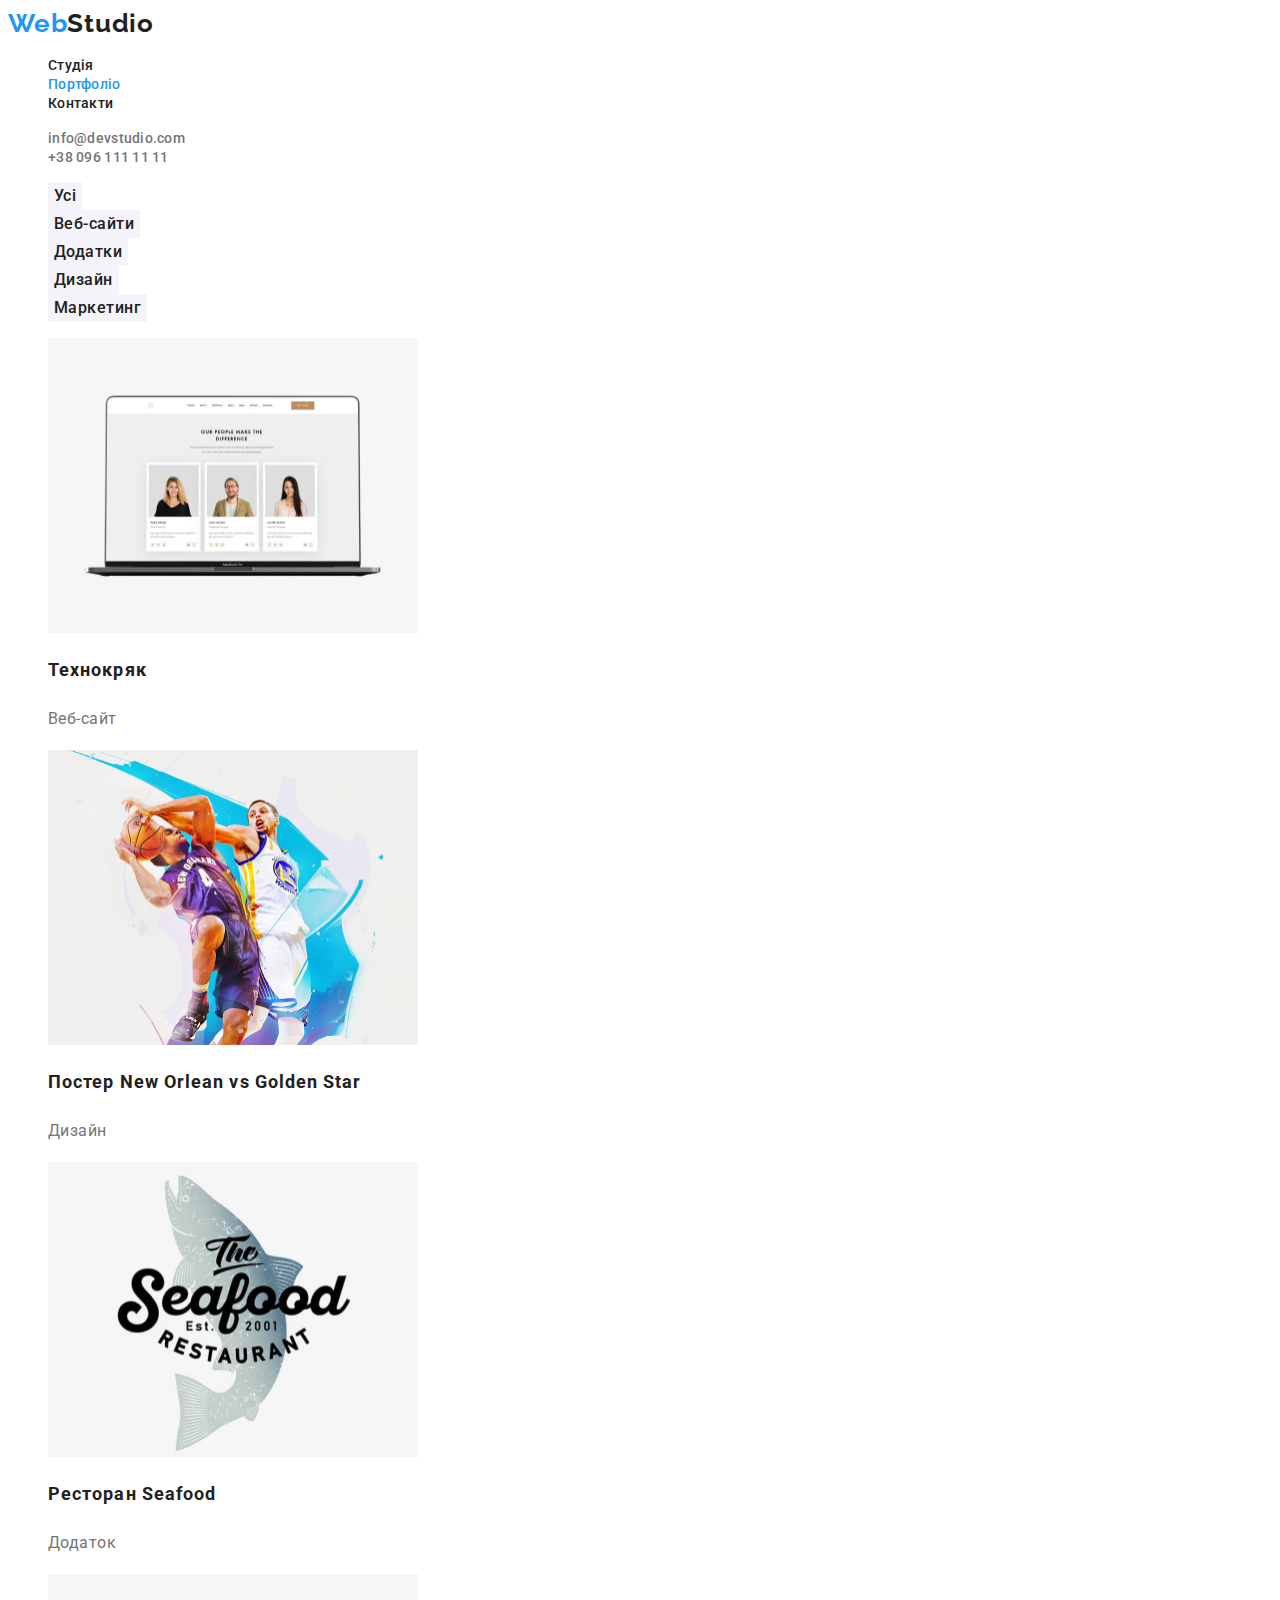
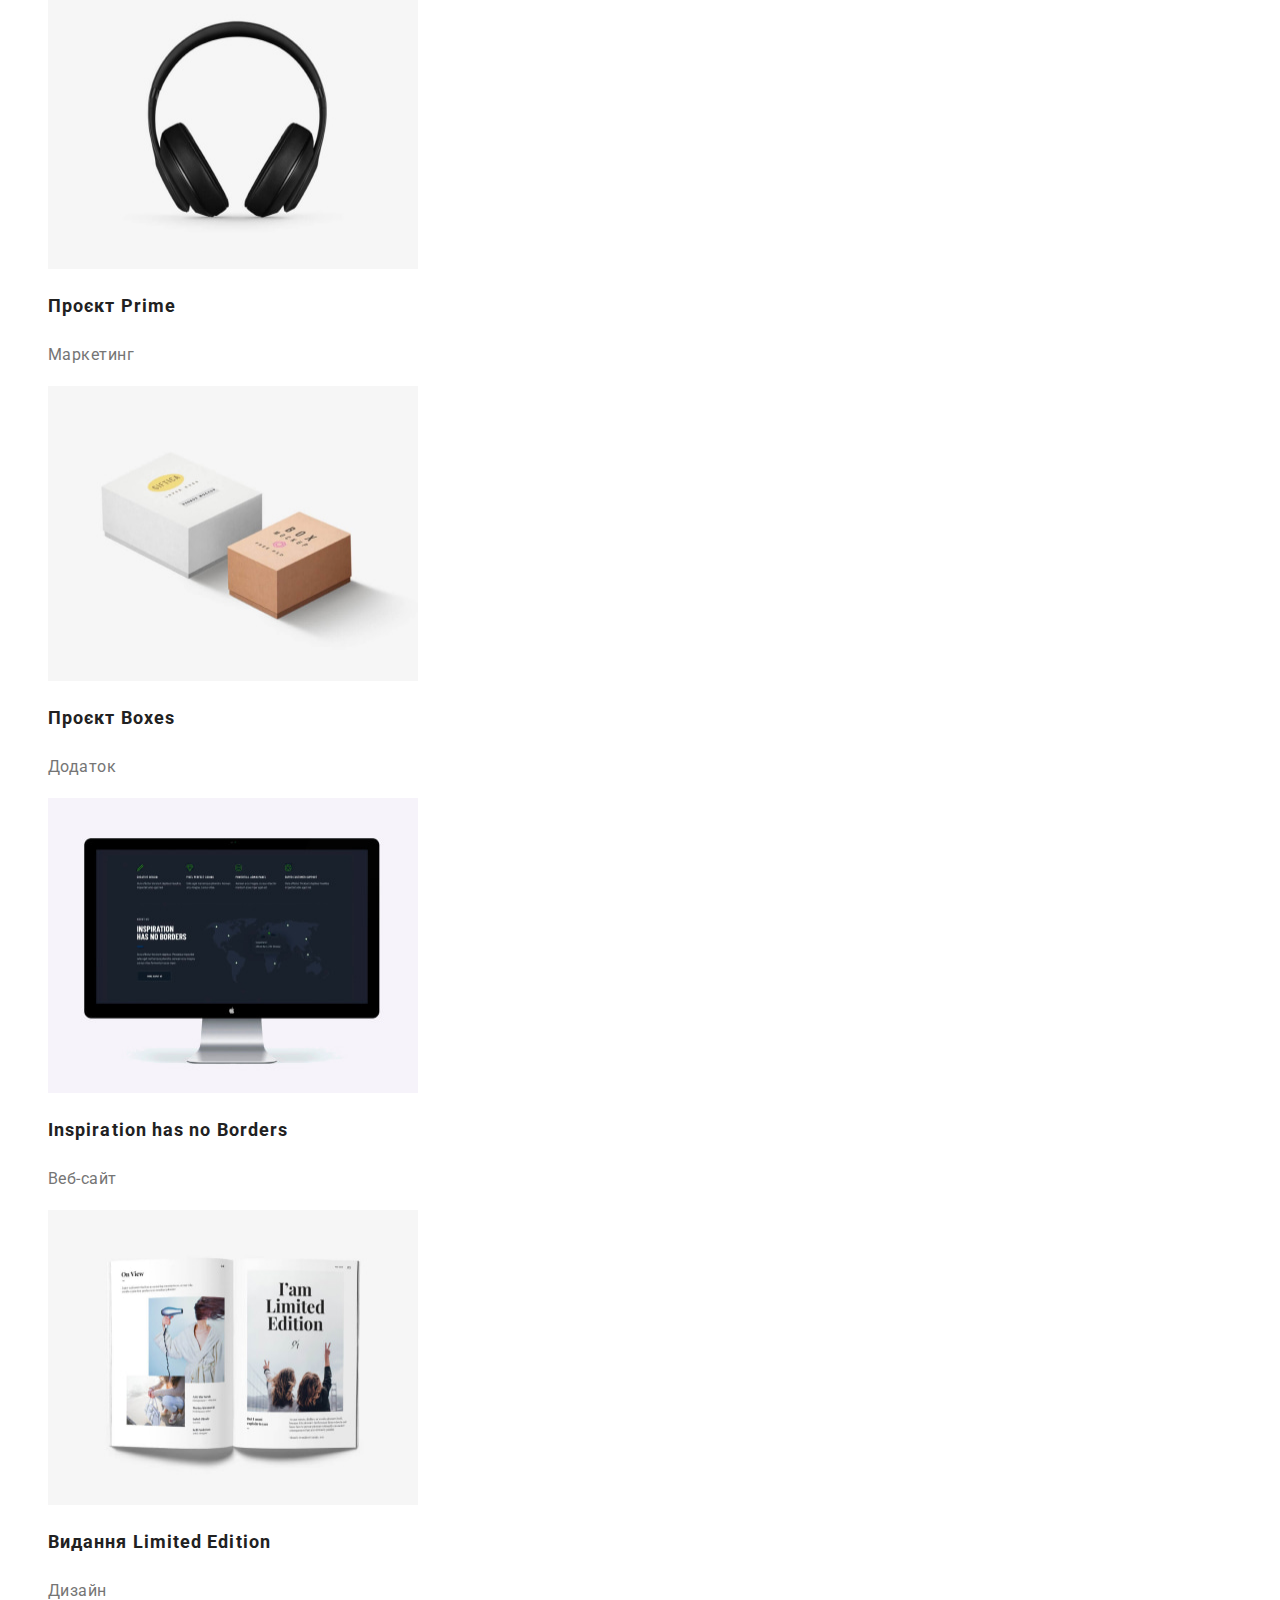
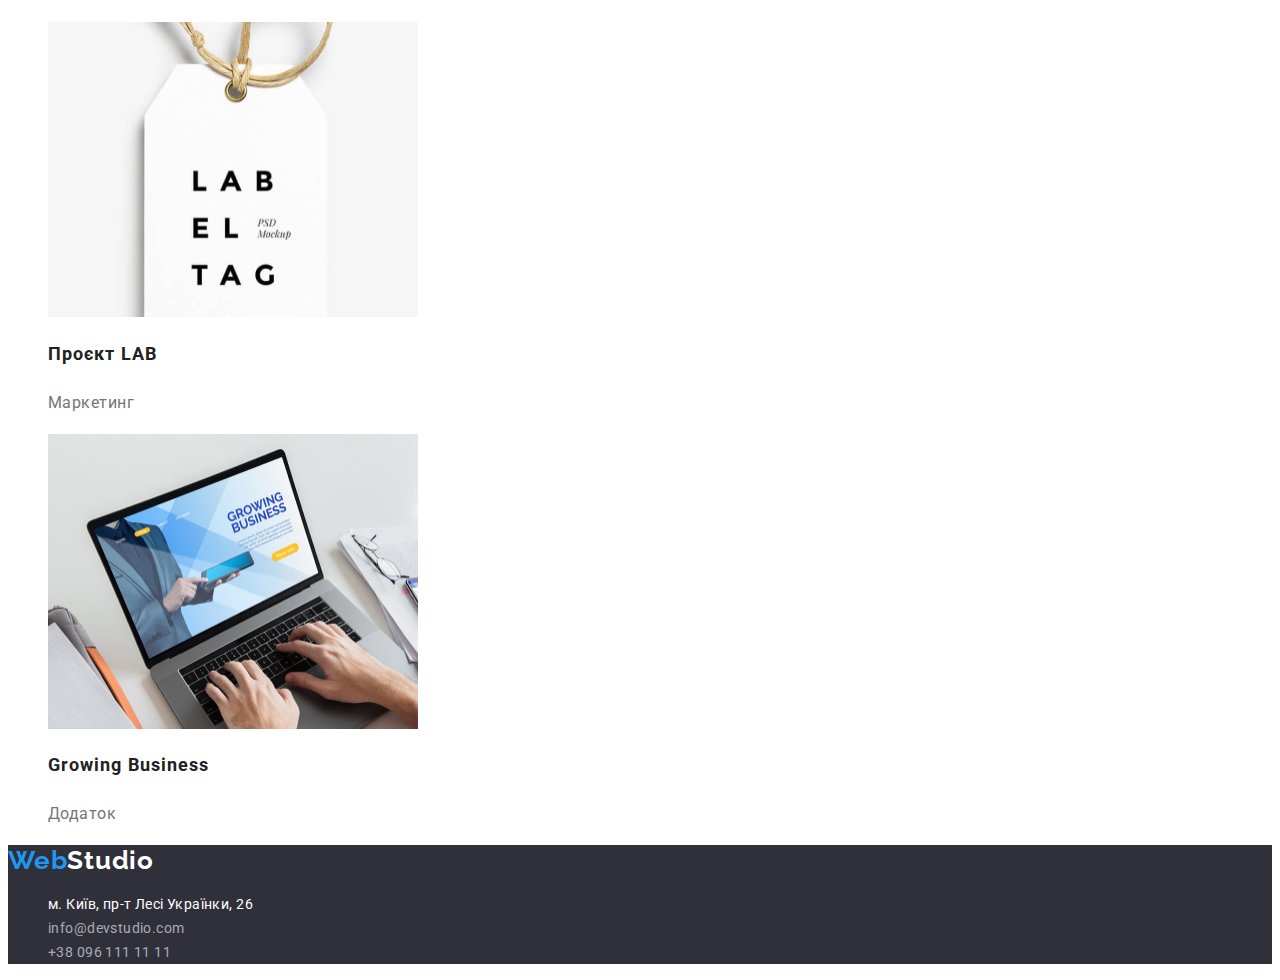
==== portfolio.html @ e9c380aa "Initial commit" ====
<!DOCTYPE html>
<html lang="uk">
<head>
    <meta charset="UTF-8"/>
    <meta http-equiv="X-UA-Compatible" content="IE=edge"/>
    <meta name="viewport" content="width=device-width, initial-scale=1.0"/>
    <title>Document</title>
    <link rel="preconnect" href="https://fonts.googleapis.com">
    <link rel="preconnect" href="https://fonts.gstatic.com" crossorigin>
    <link href="https://fonts.googleapis.com/css2?family=Raleway:wght@700&family=Roboto:wght@400;500;700;900&display=swap" rel="stylesheet">
    <link rel="stylesheet" href="./css/styles.css"/>
</head>
<body>
  <header class="header">
    <nav class="main-nav">
      <a class="body-logo" href="./index.html"> <span class="body-logo-web">Web</span>Studio</a>
      <ul class="list"> 
        <li class="list-item">
          <a class="link" href="./index.html">Студія</a>
        </li>
        <li class="list-item">
          <a class="current" href="./portfolio.html">Портфоліо</a>
        </li>
        <li class="list-item">
          <a class="link" href="">Контакти</a>
        </li>
      </ul>
    </nav>
    <ul class="list">
      <li class="list-item">
        <a class="mail" href="mailto:info@devstudio.com">info@devstudio.com</a>
      </li>
      <li class="list-item">
        <a class="tel" href="tel:+380961111111">+38 096 111 11 11</a>
      </li>
    </ul>
  </header>
      <main>
        <!--Projects sections-->
        <section class="section">
        <h1 class="visually-hidden">Projects</h1>
        <!--Filters-->
        <ul class="list">
          <li class="list-item">
              <button class="btn" type="button">Усі</button>
          </li>
          <li class="list-item">
              <button class="btn" type="button">Веб-сайти</button>
          </li>
          <li class="list-item">
              <button class="btn" type="button">Додатки</button>
          </li>
          <li class="list-item">
              <button class="btn" type="button">Дизайн</button>
          </li>
          <li class="list-item">
              <button class="btn" type="button">Маркетинг</button>
          </li>
      </ul> 
        <ul class="list">
<li class="list-item">
  <a class="projects-class" href="">
    <img src="./images/Projects/project-1.jpg" alt="Сайт Технокряк" class="img" height="295" width="370">
    <h2 class="projects-title">Технокряк</h2>
    <p class="projects-undertitle">Веб-сайт</p>
   </a>
</li>
<li class="list-item">
  <a class="projects-class" href="">
    <img src="./images/Projects/project-2.jpg" alt="Постер New Orlean vs Golden Star" class="img" height="295" width="370">
    <h2 class="projects-title">Постер New Orlean vs Golden Star</h2>
    <p class="projects-undertitle">Дизайн</p>
  </a>
</li>
<li class="list-item">
  <a class="projects-class" href="">
    <img src="./images/Projects/project-3.jpg" alt="Додаток Ресторан Seafood" class="img" height="295" width="370">
    <h2 class="projects-title">Ресторан Seafood</h2>
    <p class="projects-undertitle">Додаток</p>
  </a>
</li>
<li class="list-item">
  <a class="projects-class" href="">
    <img src="./images/Projects/project-4.jpg" alt="Проєкт Prime" class="img" height="295" width="370">
    <h2 class="projects-title">Проєкт Prime</h2>
    <p class="projects-undertitle">Маркетинг</p>
  </a>
</li>
<li class="list-item">
  <a class="projects-class" href="">
    <img src="./images/Projects/project-5.jpg" alt="Додаток проєкта Boxes" class="img" height="295" width="370">
    <h2 class="projects-title">Проєкт Boxes</h2>
    <p class="projects-undertitle">Додаток</p>
  </a>
</li>
<li class="list-item">
  <a class="projects-class" href="">
    <img src="./images/Projects/project-6.jpg" alt="Веб-сайт Inspiration has no Borders" class="img" height="295" width="370">
    <h2 class="projects-title">Inspiration has no Borders</h2>
    <p class="projects-undertitle">Веб-сайт</p>
  </a>
</li>
<li class="list-item">
  <a class="projects-class" href="">
    <img src="./images/Projects/project-7.jpg" alt="Дизайн Видання Limited Edition" class="img" height="295" width="370">
    <h2 class="projects-title">Видання Limited Edition</h2>
    <p class="projects-undertitle">Дизайн</p>
  </a>
</li>
<li class="list-item">
  <a class="projects-class" href="">
    <img src="./images/Projects/project-8.jpg" alt="Проєкт LAB" class="img" height="295" width="370">
    <h2 class="projects-title">Проєкт LAB</h2>
    <p class="projects-undertitle">Маркетинг</p>
  </a>
</li>
<li class="list-item">
  <a class="projects-class" href="">
    <img src="./images/Projects/project-9.jpg" alt="Додаток Growing Business" class="img" height="295" width="370">
    <h2 class="projects-title">Growing Business</h2>
    <p class="projects-undertitle">Додаток</p>
  </a>
</li>
        </ul>
        </section>
      </main>
      <footer class="footer">
        <a class="footer-logo" href="./index.html"> <span class="logo-web">Web</span>Studio</a>
        <address>
        <ul class="footer-list">
          <li class="footer-list-item">
            <a class="link footer-link" href="https://goo.gl/maps/CPtrU1FHBa2aNyZL9" target="_blank" rel="noopener noreferrer"><span class="footor-adress">м. Київ, пр-т Лесі Українки, 26</span></a>
          </li>
          <li class="footer-list-item">
            <a class="link footer-link" href="mailto:info@devstudio.com">info@devstudio.com</a>
          </li>
          <li class="footer-list-item">
            <a class="link footer-link" href="tel:+380961111111">+38 096 111 11 11</a>
          </li>
        </ul>
      </address>
      </footer>
</body>
</html>
---- css/styles.css ----
:root{
    /*Text colors*/
    --main-txt-cl:#212121;
    --secondary-txt-cl: #757575;
    --light-txt-cl: #FFFFFF;
    --accent-txt-cl: #2196F3;
    /*Background colors*/
    --main-bg-cl:#ffffff;
    --accent-bg-cl:#2196F3;
    /*Fonts*/
    --main-font:"Roboto", sans-serif;
    --secondary-font: "Raleway", sans-serif;
}
body{
    color: var(--main-txt-cl);
    background-color: var(--main-bg-cl);
    font-family: var(--main-font);
    
}
.list{
    list-style: none;
}
.visually-hidden {
    position: absolute;
    width: 1px;
    height: 1px;
    margin: -1px;
    border: 0;
    padding: 0;
    white-space: nowrap;
    clip-path: inset(100%);
    clip: rect(0 0 0 0);
    overflow: hidden;
  }
.link,.body-logo, .footer-logo, .mail,.tel,.current {
    text-decoration: none;
    color: currentColor;
   
}

/*Header*/
    .body-logo{
        font-family: var(--secondary-font);
        font-weight: 700;
        font-size: 26px;
        line-height: calc(31/26);
        letter-spacing: 0.03em;
    }
    .body-logo-web{
        color: var(--accent-txt-cl);
       
}
    .header .link
{
        font-weight: 500;
        font-size: 14px;
        line-height: calc(16/14);
        letter-spacing: 0.02em;
        color: var(--main-txt-cl)
    }
    .header .mail,
    .header .tel
{
        font-weight: 500;
        font-size: 14px;
        line-height: calc(16/14);
        letter-spacing: 0.02em;
        color: var(--secondary-txt-cl)
    }
    .header .link:hover,
    .header .link:focus,
    .mail:hover,
    .mail:focus,
    .tel:hover,
    .tel:focus
{
        font-weight: 500;
        color: var(--accent-txt-cl)}
        .current{
            font-weight: 500;
        font-size: 14px;
        line-height: calc(16/14);
        letter-spacing: 0.02em;
        color: var(--accent-txt-cl);
    
        }
        
    /*Main section*/
    .main-group{
        background-color: #2F303A;
    }
    .main-title {
        font-weight: 900;
        font-size: 44px;
        line-height: calc(60/44);
        text-transform: uppercase;
        color: var(--light-txt-cl);
        background-color: #2F303A;
    }
    .main-btn {
        font-weight: 700;
        font-size: 16px;
        line-height: calc(30/16);
        display: flex;
        align-items: center;
        text-align: center;
        letter-spacing: 0.06em;
        color: var(--light-txt-cl);
        background-color: var(--accent-bg-cl);
        cursor: pointer;
    }
    .main-btn:hover,
    .main-btn:focus {
        background-color: #188ce8;
    }
    /*Features section*/
    .visually-hidden {
        position: absolute;
          white-space: nowrap;
          width: 1px;
          height: 1px;
          overflow: hidden;
          border: 0;
          padding: 0;
          clip: rect(0 0 0 0);
          clip-path: inset(50%);
          margin: -1px;
      } 
      .features-list{
        list-style: none;
      }
    .features-list-item {
        font-weight: 700;
        font-size: 14px;
        line-height: calc(16/14);
        letter-spacing: 0.03em;
        text-transform: uppercase;
    }
    .features-title{
        font-weight: 700;
        font-size: 14px;
        line-height: calc(16/14);
        letter-spacing: 0.03em;
        text-transform: uppercase;
        color: var(--main-txt-cl);
    }
    .features-description {
        font-weight: 400;
        text-transform: none;
        font-size: 14px;
        line-height: calc(24/14);
        letter-spacing: 0.03em;
        color: var(--secondary-txt-cl)
    }
    /*Чим ми займаємося business-section*/
    .title-description {
        font-weight: 700;
        font-size: 36px;
        line-height: calc(42/36);
        text-align: center;
        letter-spacing: 0.03em;
        color: var(--main-txt-cl);
    }
    /*Наша команда team section*/
    .team-section-title{
        font-weight: 500;
        font-size: 16px;
        line-height: calc(19/16);
        text-align: center;
        letter-spacing: 0.03em;  
    }
    .team-section-undertitle {
        font-size: 16px;
        line-height: calc(19/16);
        text-align: center;
        letter-spacing: 0.03em;
        color: var(--secondary-txt-cl)
    }
    /*Footer*/
    .footer{
        background-color: #2F303A;
    }
    .footer-logo{
        font-family:var(--secondary-font);
        font-weight: 700;
        font-size: 26px;
        line-height: 31px;
        letter-spacing: 0.03em;
        color: #FFFFFF;
    }
    .logo-web{
        color: var(--accent-txt-cl);
    }
    .footer-list{
        list-style: none;
    }
    .footer-link{
        text-decoration: none;
        font-size: 14px;
        line-height: calc(24/14);
        letter-spacing: 0.03em;
        color: rgba(255, 255, 255, 0.6);
    }
    .footor-adress:focus
    {
        color:var(--accent-txt-cl);
    }
    .footor-adress:hover
    {
        color: var(--accent-txt-cl);
    }
    .footer-link:hover,
    .footer-link:focus
     {
        color: var(--accent-txt-cl);
    }
    
    address{
    font-style: normal;
}
    .footor-adress{
        color: var(--light-txt-cl);
    }
    .btn{
        font-family: inherit;
        background-color: #F5F4FA;
        cursor: pointer;
        font-weight: 500;
        font-size: 16px;
        line-height: calc(26/16);
        text-align: center;
        letter-spacing: 0.03em;
        color: var(--main-txt-cl);
        border: none;
    }
    .btn:hover,
    .btn:focus{
        color: var(--light-txt-cl);
        background-color: var(--accent-bg-cl);
    }
    
    /*Projects sections*/
    .projects-class {
        text-decoration: none;
    }
    .projects-title {
        font-weight: 700;
        font-size: 18px;
        line-height: calc(36/18);
        letter-spacing: 0.06em;
        color: var(--main-txt-cl);
    }
    .projects-undertitle {
        font-size: 16px;
        line-height: calc(30/16);
        letter-spacing: 0.03em;
        color: var(--secondary-txt-cl);
    }
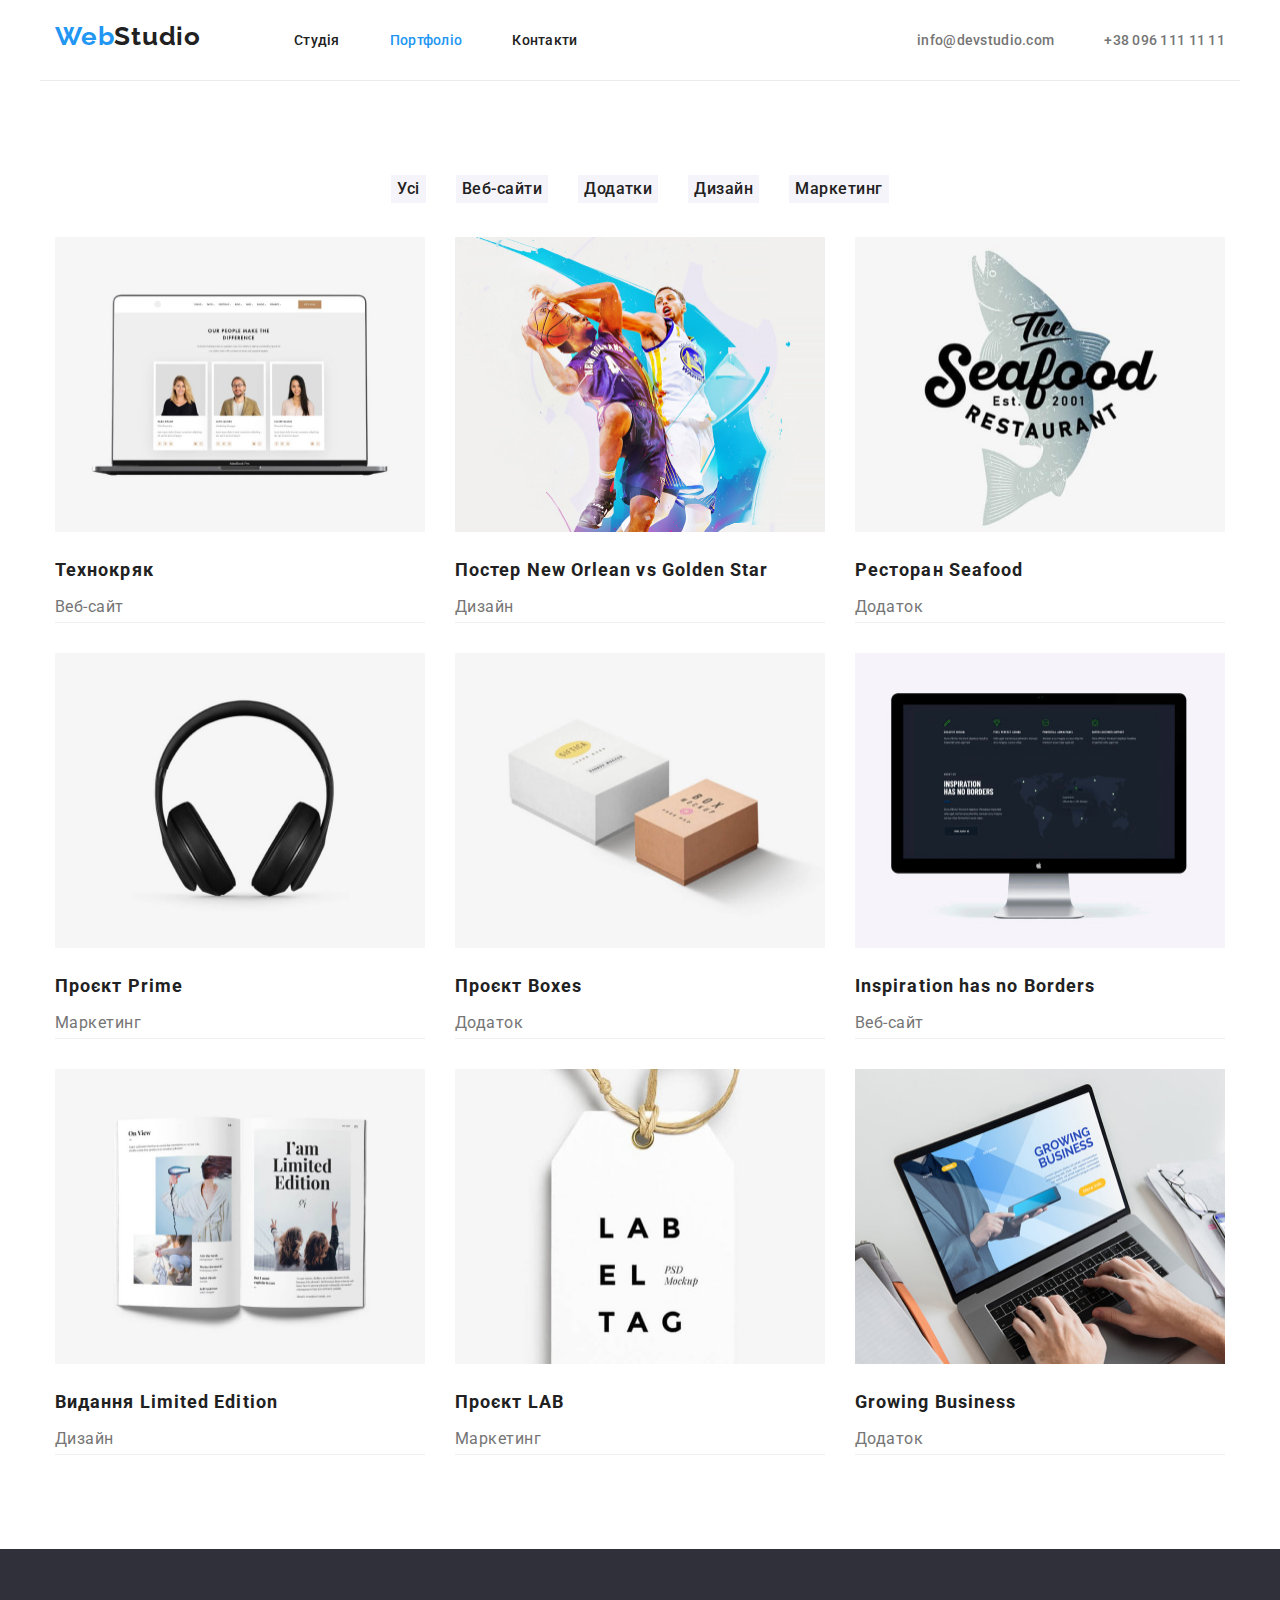
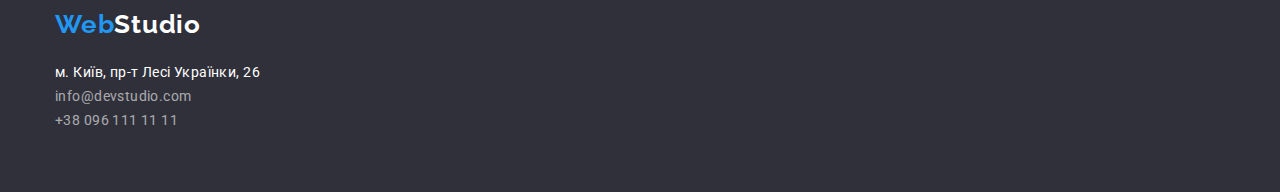
==== commit cadda6c4: "Home work 3" ====
--- a/portfolio.html
+++ b/portfolio.html
@@ -8,137 +8,151 @@
     <link rel="preconnect" href="https://fonts.googleapis.com">
     <link rel="preconnect" href="https://fonts.gstatic.com" crossorigin>
     <link href="https://fonts.googleapis.com/css2?family=Raleway:wght@700&family=Roboto:wght@400;500;700;900&display=swap" rel="stylesheet">
+    <link rel="stylesheet" href="https://cdnjs.cloudflare.com/ajax/libs/modern-normalize/1.1.0/modern-normalize.css" integrity="sha512-Y0MM+V6ymRKN2zStTqzQ227DWhhp4Mzdo6gnlRnuaNCbc+YN/ZH0sBCLTM4M0oSy9c9VKiCvd4Jk44aCLrNS5Q==" crossorigin="anonymous" referrerpolicy="no-referrer" />
     <link rel="stylesheet" href="./css/styles.css"/>
 </head>
 <body>
-  <header class="header">
-    <nav class="main-nav">
-      <a class="body-logo" href="./index.html"> <span class="body-logo-web">Web</span>Studio</a>
-      <ul class="list"> 
+  
+    <header class="header">
+      <div class="container header-container">
+        <nav class="main-nav">
+          <ul class="list header-list-nav">
+            <li class="list-item ">
+              <a class="body-logo" href="./index.html"> <span class="body-logo-web">Web</span>Studio</a>
+            </li>
+            <li class="list-item header-list-item">
+              <a class="link" href="./index.html">Студія</a>
+            </li>
+            <li class="list-item header-list-item">
+              <a class="current" href="./portfolio.html">Портфоліо</a>
+            </li>
+            <li class="list-item header-list-item">
+              <a class="link" href="">Контакти</a>
+            </li>
+          </ul>
+        </nav>
+      <ul class="list header-list">
         <li class="list-item">
-          <a class="link" href="./index.html">Студія</a>
+          <a class="mail" href="mailto:info@devstudio.com">info@devstudio.com</a>
         </li>
         <li class="list-item">
-          <a class="current" href="./portfolio.html">Портфоліо</a>
-        </li>
-        <li class="list-item">
-          <a class="link" href="">Контакти</a>
+          <a class="tel" href="tel:+380961111111">+38 096 111 11 11</a>
         </li>
       </ul>
-    </nav>
-    <ul class="list">
-      <li class="list-item">
-        <a class="mail" href="mailto:info@devstudio.com">info@devstudio.com</a>
-      </li>
-      <li class="list-item">
-        <a class="tel" href="tel:+380961111111">+38 096 111 11 11</a>
-      </li>
-    </ul>
-  </header>
+    </div>
+    </header>
       <main>
         <!--Projects sections-->
-        <section class="section">
+        <section class="section projects-section">
+          <div class="container filters-container">
         <h1 class="visually-hidden">Projects</h1>
         <!--Filters-->
-        <ul class="list">
-          <li class="list-item">
+        <ul class="list projects-list">
+          <li class="list-item projects-lisi-item">
               <button class="btn" type="button">Усі</button>
           </li>
-          <li class="list-item">
+          <li class="list-item projects-lisi-item">
               <button class="btn" type="button">Веб-сайти</button>
           </li>
-          <li class="list-item">
+          <li class="list-item projects-lisi-item">
               <button class="btn" type="button">Додатки</button>
           </li>
-          <li class="list-item">
+          <li class="list-item projects-lisi-item">
               <button class="btn" type="button">Дизайн</button>
           </li>
-          <li class="list-item">
+          <li class="list-item projects-lisi-item">
               <button class="btn" type="button">Маркетинг</button>
           </li>
       </ul> 
-        <ul class="list">
+    </div>
+    <!--cards-->
+    <div class="container cards-container">
+        <ul class="list cards-list">
 <li class="list-item">
   <a class="projects-class" href="">
-    <img src="./images/Projects/project-1.jpg" alt="Сайт Технокряк" class="img" height="295" width="370">
-    <h2 class="projects-title">Технокряк</h2>
+    <img class="img img-cards" src="./images/Projects/project-1.jpg" alt="Сайт Технокряк"  height="295" width="370">
+    <h2 class="projects-title cards-projects-title">Технокряк</h2>
     <p class="projects-undertitle">Веб-сайт</p>
    </a>
 </li>
 <li class="list-item">
   <a class="projects-class" href="">
-    <img src="./images/Projects/project-2.jpg" alt="Постер New Orlean vs Golden Star" class="img" height="295" width="370">
-    <h2 class="projects-title">Постер New Orlean vs Golden Star</h2>
+    <img class="img img-cards" src="./images/Projects/project-2.jpg" alt="Постер New Orlean vs Golden Star"  height="295" width="370">
+    <h2 class="projects-title cards-projects-title">Постер New Orlean vs Golden Star</h2>
     <p class="projects-undertitle">Дизайн</p>
   </a>
 </li>
 <li class="list-item">
   <a class="projects-class" href="">
-    <img src="./images/Projects/project-3.jpg" alt="Додаток Ресторан Seafood" class="img" height="295" width="370">
-    <h2 class="projects-title">Ресторан Seafood</h2>
+    <img class="img img-cards" src="./images/Projects/project-3.jpg" alt="Додаток Ресторан Seafood"  height="295" width="370">
+    <h2 class="projects-title cards-projects-title">Ресторан Seafood</h2>
     <p class="projects-undertitle">Додаток</p>
   </a>
 </li>
 <li class="list-item">
   <a class="projects-class" href="">
-    <img src="./images/Projects/project-4.jpg" alt="Проєкт Prime" class="img" height="295" width="370">
-    <h2 class="projects-title">Проєкт Prime</h2>
+    <img class="img img-cards" src="./images/Projects/project-4.jpg" alt="Проєкт Prime"  height="295" width="370">
+    <h2 class="projects-title cards-projects-title">Проєкт Prime</h2>
     <p class="projects-undertitle">Маркетинг</p>
   </a>
 </li>
 <li class="list-item">
   <a class="projects-class" href="">
-    <img src="./images/Projects/project-5.jpg" alt="Додаток проєкта Boxes" class="img" height="295" width="370">
-    <h2 class="projects-title">Проєкт Boxes</h2>
+    <img class="img img-cards" src="./images/Projects/project-5.jpg" alt="Додаток проєкта Boxes"  height="295" width="370">
+    <h2 class="projects-title cards-projects-title">Проєкт Boxes</h2>
     <p class="projects-undertitle">Додаток</p>
   </a>
 </li>
 <li class="list-item">
   <a class="projects-class" href="">
-    <img src="./images/Projects/project-6.jpg" alt="Веб-сайт Inspiration has no Borders" class="img" height="295" width="370">
-    <h2 class="projects-title">Inspiration has no Borders</h2>
+    <img class="img img-cards" src="./images/Projects/project-6.jpg" alt="Веб-сайт Inspiration has no Borders"  height="295" width="370">
+    <h2 class="projects-title cards-projects-title">Inspiration has no Borders</h2>
     <p class="projects-undertitle">Веб-сайт</p>
   </a>
 </li>
 <li class="list-item">
   <a class="projects-class" href="">
-    <img src="./images/Projects/project-7.jpg" alt="Дизайн Видання Limited Edition" class="img" height="295" width="370">
-    <h2 class="projects-title">Видання Limited Edition</h2>
+    <img class="img img-cards" src="./images/Projects/project-7.jpg" alt="Дизайн Видання Limited Edition"  height="295" width="370">
+    <h2 class="projects-title cards-projects-title">Видання Limited Edition</h2>
     <p class="projects-undertitle">Дизайн</p>
   </a>
 </li>
 <li class="list-item">
   <a class="projects-class" href="">
-    <img src="./images/Projects/project-8.jpg" alt="Проєкт LAB" class="img" height="295" width="370">
-    <h2 class="projects-title">Проєкт LAB</h2>
+    <img class="img img-cards" src="./images/Projects/project-8.jpg" alt="Проєкт LAB"  height="295" width="370">
+    <h2 class="projects-title cards-projects-title">Проєкт LAB</h2>
     <p class="projects-undertitle">Маркетинг</p>
   </a>
 </li>
 <li class="list-item">
   <a class="projects-class" href="">
-    <img src="./images/Projects/project-9.jpg" alt="Додаток Growing Business" class="img" height="295" width="370">
-    <h2 class="projects-title">Growing Business</h2>
+    <img class="img img-cards" src="./images/Projects/project-9.jpg" alt="Додаток Growing Business" height="295" width="370">
+    <h2 class="projects-title cards-projects-title">Growing Business</h2>
     <p class="projects-undertitle">Додаток</p>
   </a>
 </li>
         </ul>
+      </div>
         </section>
       </main>
       <footer class="footer">
-        <a class="footer-logo" href="./index.html"> <span class="logo-web">Web</span>Studio</a>
+        <div class="container container-footer">
+          <a class="footer-logo" href="./index.html"> <span class="logo-web">Web</span>Studio</a>
         <address>
         <ul class="footer-list">
           <li class="footer-list-item">
-            <a class="link footer-link" href="https://goo.gl/maps/CPtrU1FHBa2aNyZL9" target="_blank" rel="noopener noreferrer"><span class="footor-adress">м. Київ, пр-т Лесі Українки, 26</span></a>
+            <a class="footer-link" href="https://goo.gl/maps/CPtrU1FHBa2aNyZL9" target="_blank" rel="noopener noreferrer"><span class="footor-adress">м. Київ, пр-т Лесі Українки, 26</span></a>
           </li>
           <li class="footer-list-item">
-            <a class="link footer-link" href="mailto:info@devstudio.com">info@devstudio.com</a>
+            <a class="footer-link" href="mailto:info@devstudio.com">info@devstudio.com</a>
           </li>
           <li class="footer-list-item">
-            <a class="link footer-link" href="tel:+380961111111">+38 096 111 11 11</a>
+            <a class="footer-link" href="tel:+380961111111">+38 096 111 11 11</a>
           </li>
         </ul>
       </address>
+      </div>
       </footer>
+    
 </body>
 </html>--- a/css/styles.css
+++ b/css/styles.css
@@ -15,6 +15,31 @@
     color: var(--main-txt-cl);
     background-color: var(--main-bg-cl);
     font-family: var(--main-font);
+    
+}
+/*reset*/
+h1,
+h2,
+h3,
+h4,
+h5,
+h6,
+p,
+ul{
+    margin:0;
+}
+img {
+    display: block;
+}
+.section{
+    padding-bottom: 94px;
+}
+.container{
+    width: 1200px;
+    padding-left: 15px;
+    padding-right: 15px;
+    margin-left: auto;
+    margin-right: auto;
     
 }
 .list{
@@ -39,19 +64,65 @@
 }
 
 /*Header*/
-    .body-logo{
+.header-container{
+    display: flex;
+    border-width: 0px 0px 1px 0px;
+    border-style: solid;
+    border-color: #ECECEC;
+}
+.main-nav:not(:first-child){
+    padding-left: 0;
+}
+.main-nav{
+    margin-right: auto;
+}
+.header-list-nav:not(:first-child){
+    padding-left: 0;
+    
+}
+.header-list-nav{
+    display: flex;
+    align-items:baseline;
+    padding-left: 0;
+    
+}
+.header-list:not(:first-child){
+    padding-left: 0;
+}
+
+.header-list{
+    display: flex;
+    gap: 50px;
+    align-items: center;
+}
+.body-logo, .body-logo-web{
+    
+}
+       .body-logo{
         font-family: var(--secondary-font);
         font-weight: 700;
         font-size: 26px;
         line-height: calc(31/26);
         letter-spacing: 0.03em;
+       align-items: center;
+       display: flex;
+       display: inline;
+       justify-content: flex-start;
+       margin-right: 93px;
+    }
+    .header-list-item{
+        margin-right: 50px;
+    }
+    .header-list-item:not(:last-child){
+        margin-right: 50px;
     }
     .body-logo-web{
-        color: var(--accent-txt-cl);
-       
-}
-    .header .link
-{
+        color: var(--accent-txt-cl); 
+        align-items: center;
+       display: flex;
+       display: inline;  
+}
+    .header .link{
         font-weight: 500;
         font-size: 14px;
         line-height: calc(16/14);
@@ -76,28 +147,50 @@
 {
         font-weight: 500;
         color: var(--accent-txt-cl)}
+        
         .current{
             font-weight: 500;
         font-size: 14px;
         line-height: calc(16/14);
         letter-spacing: 0.02em;
         color: var(--accent-txt-cl);
-    
+        
+        }
+        .link {
+            display: block;
+            padding-top: 32px;
+            padding-bottom: 32px;
         }
         
     /*Main section*/
-    .main-group{
+    .main-section{
         background-color: #2F303A;
-    }
+        padding: 0; 
+    }
+    .main-conteiner{
+        display: flex;
+        background-color: #2F303A;
+        justify-content: center;
+        flex-direction: column;
+    }
+    
     .main-title {
         font-weight: 900;
         font-size: 44px;
         line-height: calc(60/44);
         text-transform: uppercase;
         color: var(--light-txt-cl);
-        background-color: #2F303A;
+        display:block;
+        width: 696px;
+        align-items: center;
+        text-align: center; 
+        margin-left: auto;
+        margin-right: auto;
+        padding-top: 200px;
+        padding-bottom: 30px;
     }
     .main-btn {
+        left: 50%;
         font-weight: 700;
         font-size: 16px;
         line-height: calc(30/16);
@@ -108,12 +201,20 @@
         color: var(--light-txt-cl);
         background-color: var(--accent-bg-cl);
         cursor: pointer;
+        margin-left: auto;
+        margin-right: auto;
+        display:block;
+        height: 50px;
+       margin-bottom: 200px;
     }
     .main-btn:hover,
     .main-btn:focus {
         background-color: #188ce8;
     }
     /*Features section*/
+    .features-section{
+        padding-top: 94px;
+    }
     .visually-hidden {
         position: absolute;
           white-space: nowrap;
@@ -126,8 +227,13 @@
           clip-path: inset(50%);
           margin: -1px;
       } 
+      .features-list:not(:first-child){
+        padding-left: 0;
+      }
       .features-list{
         list-style: none;
+        display: flex;
+        gap: 30px;
       }
     .features-list-item {
         font-weight: 700;
@@ -143,6 +249,7 @@
         letter-spacing: 0.03em;
         text-transform: uppercase;
         color: var(--main-txt-cl);
+        margin-bottom: 10px;
     }
     .features-description {
         font-weight: 400;
@@ -153,6 +260,15 @@
         color: var(--secondary-txt-cl)
     }
     /*Чим ми займаємося business-section*/
+    .business-list:not(:first-child){
+        padding-left: 0;
+    }
+    .business-list{
+        display: flex;
+        gap: 30px;
+        align-items: center;
+    }
+    
     .title-description {
         font-weight: 700;
         font-size: 36px;
@@ -160,14 +276,29 @@
         text-align: center;
         letter-spacing: 0.03em;
         color: var(--main-txt-cl);
+        margin-bottom: 50px;
     }
     /*Наша команда team section*/
+    .team-section-conteiner{
+        padding-top: 94px;
+    }
+    .img-team{
+        margin-bottom: 30px;
+    }
+    .team-list:not(:first-child){
+        padding-left: 0;
+    }
+    .team-list{
+        display: flex;
+        gap: 30px;
+    }
     .team-section-title{
         font-weight: 500;
         font-size: 16px;
         line-height: calc(19/16);
         text-align: center;
-        letter-spacing: 0.03em;  
+        letter-spacing: 0.03em; 
+        margin-bottom: 10px; 
     }
     .team-section-undertitle {
         font-size: 16px;
@@ -180,6 +311,11 @@
     .footer{
         background-color: #2F303A;
     }
+    .container-footer {
+        padding-top: 60px;
+        padding-bottom: 60px;
+    }
+    
     .footer-logo{
         font-family:var(--secondary-font);
         font-weight: 700;
@@ -187,12 +323,15 @@
         line-height: 31px;
         letter-spacing: 0.03em;
         color: #FFFFFF;
+        display: flex;
+        margin-bottom: 20px;
     }
     .logo-web{
         color: var(--accent-txt-cl);
     }
     .footer-list{
         list-style: none;
+        padding-left: 0;
     }
     .footer-link{
         text-decoration: none;
@@ -242,6 +381,7 @@
     /*Projects sections*/
     .projects-class {
         text-decoration: none;
+        
     }
     .projects-title {
         font-weight: 700;
@@ -255,4 +395,32 @@
         line-height: calc(30/16);
         letter-spacing: 0.03em;
         color: var(--secondary-txt-cl);
-    }+        border-width: 0px 0px 1px 0px;
+        border-style: solid;
+        border-color: #EEEEEE;
+    }
+    /*Filters*/
+    .projects-section{
+        padding-top: 94px;
+    }
+    .projects-list{
+        gap: 30px;
+        padding-left: 0px;
+        display: flex;
+        justify-content:center;
+        margin-bottom: 34px; 
+    }
+    .cards-list{
+        display: flex;
+        flex-wrap: wrap;
+        gap: 30px;
+        padding-left: 0px;  
+    }
+    .img-cards{
+        margin-bottom: 20px;
+    }
+    .cards-projects-title{
+        margin-bottom: 4px;
+    }
+        
+  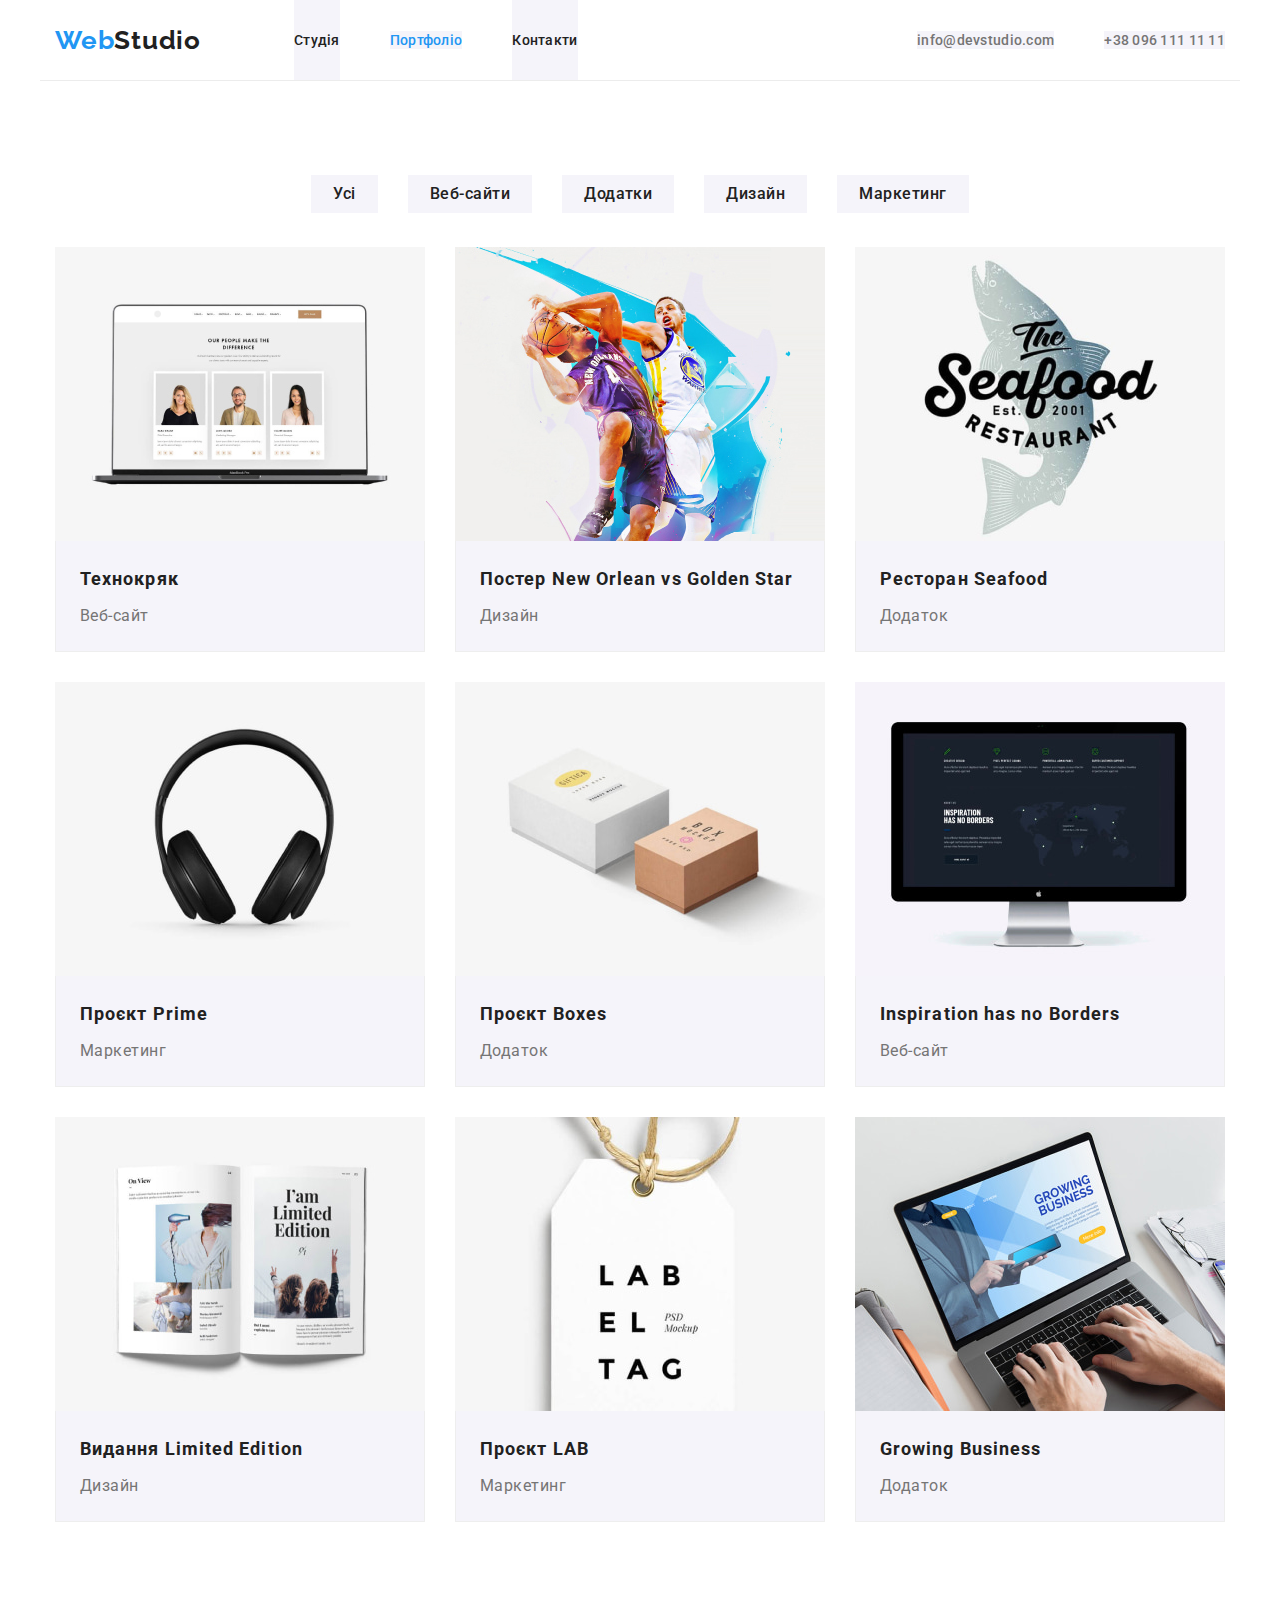
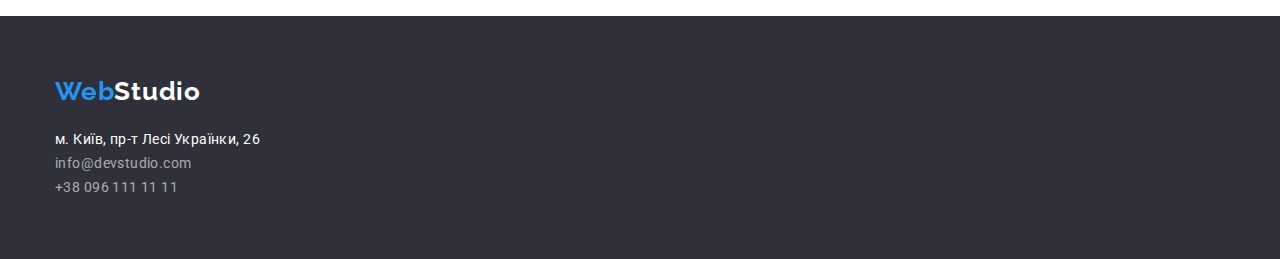
==== commit 6e8db347: "Home work 3 update" ====
--- a/portfolio.html
+++ b/portfolio.html
@@ -13,34 +13,32 @@
 </head>
 <body>
   
-    <header class="header">
-      <div class="container header-container">
-        <nav class="main-nav">
-          <ul class="list header-list-nav">
-            <li class="list-item ">
-              <a class="body-logo" href="./index.html"> <span class="body-logo-web">Web</span>Studio</a>
-            </li>
-            <li class="list-item header-list-item">
-              <a class="link" href="./index.html">Студія</a>
-            </li>
-            <li class="list-item header-list-item">
-              <a class="current" href="./portfolio.html">Портфоліо</a>
-            </li>
-            <li class="list-item header-list-item">
-              <a class="link" href="">Контакти</a>
-            </li>
-          </ul>
-        </nav>
-      <ul class="list header-list">
-        <li class="list-item">
-          <a class="mail" href="mailto:info@devstudio.com">info@devstudio.com</a>
+  <header class="header">
+    <div class="container header-container">
+    <nav class="main-nav">
+      <a class="body-logo" href="./index.html"> <span class="body-logo-web">Web</span>Studio</a>
+      <ul class="list header-list-nav"> 
+        <li class="list-item header-list-item">
+          <a class="link" href="./index.html">Студія</a>
         </li>
-        <li class="list-item">
-          <a class="tel" href="tel:+380961111111">+38 096 111 11 11</a>
+        <li class="list-item header-list-item">
+          <a class="current" href="./portfolio.html">Портфоліо</a>
+        </li>
+        <li class="list-item header-list-item">
+          <a class="link link-contact" href="">Контакти</a>
         </li>
       </ul>
-    </div>
-    </header>
+    </nav>
+    <ul class="list header-list">
+      <li class="list-item">
+        <a class="mail" href="mailto:info@devstudio.com">info@devstudio.com</a>
+      </li>
+      <li class="list-item">
+        <a class="tel" href="tel:+380961111111">+38 096 111 11 11</a>
+      </li>
+    </ul>
+  </div>
+  </header>
       <main>
         <!--Projects sections-->
         <section class="section projects-section">
@@ -64,71 +62,87 @@
               <button class="btn" type="button">Маркетинг</button>
           </li>
       </ul> 
-    </div>
     <!--cards-->
-    <div class="container cards-container">
         <ul class="list cards-list">
 <li class="list-item">
   <a class="projects-class" href="">
     <img class="img img-cards" src="./images/Projects/project-1.jpg" alt="Сайт Технокряк"  height="295" width="370">
+    <div class="projects-description">
     <h2 class="projects-title cards-projects-title">Технокряк</h2>
     <p class="projects-undertitle">Веб-сайт</p>
-   </a>
+  </div>
+  </a>
 </li>
 <li class="list-item">
   <a class="projects-class" href="">
     <img class="img img-cards" src="./images/Projects/project-2.jpg" alt="Постер New Orlean vs Golden Star"  height="295" width="370">
+    <div class="projects-description">
     <h2 class="projects-title cards-projects-title">Постер New Orlean vs Golden Star</h2>
     <p class="projects-undertitle">Дизайн</p>
+  </div>
   </a>
 </li>
 <li class="list-item">
   <a class="projects-class" href="">
     <img class="img img-cards" src="./images/Projects/project-3.jpg" alt="Додаток Ресторан Seafood"  height="295" width="370">
+    <div class="projects-description">
     <h2 class="projects-title cards-projects-title">Ресторан Seafood</h2>
     <p class="projects-undertitle">Додаток</p>
+  </div>
   </a>
 </li>
 <li class="list-item">
   <a class="projects-class" href="">
     <img class="img img-cards" src="./images/Projects/project-4.jpg" alt="Проєкт Prime"  height="295" width="370">
+    <div class="projects-description">
     <h2 class="projects-title cards-projects-title">Проєкт Prime</h2>
     <p class="projects-undertitle">Маркетинг</p>
+  </div>
   </a>
 </li>
 <li class="list-item">
   <a class="projects-class" href="">
     <img class="img img-cards" src="./images/Projects/project-5.jpg" alt="Додаток проєкта Boxes"  height="295" width="370">
+    <div class="projects-description">
     <h2 class="projects-title cards-projects-title">Проєкт Boxes</h2>
     <p class="projects-undertitle">Додаток</p>
+  </div>
   </a>
 </li>
 <li class="list-item">
   <a class="projects-class" href="">
     <img class="img img-cards" src="./images/Projects/project-6.jpg" alt="Веб-сайт Inspiration has no Borders"  height="295" width="370">
+    <div class="projects-description">
     <h2 class="projects-title cards-projects-title">Inspiration has no Borders</h2>
     <p class="projects-undertitle">Веб-сайт</p>
+  </div>
   </a>
 </li>
 <li class="list-item">
   <a class="projects-class" href="">
     <img class="img img-cards" src="./images/Projects/project-7.jpg" alt="Дизайн Видання Limited Edition"  height="295" width="370">
+    <div class="projects-description">
     <h2 class="projects-title cards-projects-title">Видання Limited Edition</h2>
     <p class="projects-undertitle">Дизайн</p>
+  </div>
   </a>
 </li>
 <li class="list-item">
   <a class="projects-class" href="">
     <img class="img img-cards" src="./images/Projects/project-8.jpg" alt="Проєкт LAB"  height="295" width="370">
+    <div class="projects-description">
     <h2 class="projects-title cards-projects-title">Проєкт LAB</h2>
     <p class="projects-undertitle">Маркетинг</p>
+  </div>
   </a>
 </li>
 <li class="list-item">
   <a class="projects-class" href="">
     <img class="img img-cards" src="./images/Projects/project-9.jpg" alt="Додаток Growing Business" height="295" width="370">
+    <div class="projects-description">
     <h2 class="projects-title cards-projects-title">Growing Business</h2>
     <p class="projects-undertitle">Додаток</p>
+  </div>
   </a>
 </li>
         </ul>
@@ -141,10 +155,10 @@
         <address>
         <ul class="footer-list">
           <li class="footer-list-item">
-            <a class="footer-link" href="https://goo.gl/maps/CPtrU1FHBa2aNyZL9" target="_blank" rel="noopener noreferrer"><span class="footor-adress">м. Київ, пр-т Лесі Українки, 26</span></a>
+            <a class="footer-link" href="https://goo.gl/maps/CPtrU1FHBa2aNyZL9" target="_blank" rel="noopener noreferrer"><span class="footer-adress">м. Київ, пр-т Лесі Українки, 26</span></a>
           </li>
           <li class="footer-list-item">
-            <a class="footer-link" href="mailto:info@devstudio.com">info@devstudio.com</a>
+            <a class="footer-link footer-list-mail" href="mailto:info@devstudio.com">info@devstudio.com</a>
           </li>
           <li class="footer-list-item">
             <a class="footer-link" href="tel:+380961111111">+38 096 111 11 11</a>
@@ -153,6 +167,5 @@
       </address>
       </div>
       </footer>
-    
 </body>
 </html>--- a/css/styles.css
+++ b/css/styles.css
@@ -30,6 +30,8 @@
 }
 img {
     display: block;
+    width: 100%;
+    height: auto;
 }
 .section{
     padding-bottom: 94px;
@@ -66,19 +68,15 @@
 /*Header*/
 .header-container{
     display: flex;
-    border-width: 0px 0px 1px 0px;
-    border-style: solid;
-    border-color: #ECECEC;
+    border-bottom: 1px solid #ECECEC;
 }
 .main-nav:not(:first-child){
     padding-left: 0;
 }
 .main-nav{
+    display: flex;
     margin-right: auto;
-}
-.header-list-nav:not(:first-child){
-    padding-left: 0;
-    
+    align-items: center;
 }
 .header-list-nav{
     display: flex;
@@ -104,10 +102,7 @@
         font-size: 26px;
         line-height: calc(31/26);
         letter-spacing: 0.03em;
-       align-items: center;
-       display: flex;
        display: inline;
-       justify-content: flex-start;
        margin-right: 93px;
     }
     .header-list-item{
@@ -150,13 +145,14 @@
         
         .current{
             font-weight: 500;
-        font-size: 14px;
-        line-height: calc(16/14);
-        letter-spacing: 0.02em;
-        color: var(--accent-txt-cl);
-        
+            font-size: 14px;
+            line-height: calc(16/14);
+            letter-spacing: 0.02em;
+            color: var(--accent-txt-cl);
         }
-        .link {
+        .link,
+        .link-studio
+        {
             display: block;
             padding-top: 32px;
             padding-bottom: 32px;
@@ -166,13 +162,10 @@
     .main-section{
         background-color: #2F303A;
         padding: 0; 
-    }
-    .main-conteiner{
-        display: flex;
-        background-color: #2F303A;
-        justify-content: center;
-        flex-direction: column;
-    }
+        padding-top: 200px;
+        padding-bottom: 200px;
+    }
+    
     
     .main-title {
         font-weight: 900;
@@ -186,16 +179,12 @@
         text-align: center; 
         margin-left: auto;
         margin-right: auto;
-        padding-top: 200px;
-        padding-bottom: 30px;
+        margin-bottom: 30px;
     }
     .main-btn {
-        left: 50%;
         font-weight: 700;
         font-size: 16px;
         line-height: calc(30/16);
-        display: flex;
-        align-items: center;
         text-align: center;
         letter-spacing: 0.06em;
         color: var(--light-txt-cl);
@@ -204,8 +193,8 @@
         margin-left: auto;
         margin-right: auto;
         display:block;
-        height: 50px;
-       margin-bottom: 200px;
+        padding: 10px 32px;
+        border-radius: 4px;
     }
     .main-btn:hover,
     .main-btn:focus {
@@ -279,18 +268,24 @@
         margin-bottom: 50px;
     }
     /*Наша команда team section*/
-    .team-section-conteiner{
+    .team-section{
         padding-top: 94px;
-    }
-    .img-team{
-        margin-bottom: 30px;
-    }
+        padding-bottom: 94px;
+    }
+    .list-item{
+        background-color: #F5F4FA;
+    }
+    
     .team-list:not(:first-child){
         padding-left: 0;
     }
     .team-list{
         display: flex;
         gap: 30px;
+    }
+    .team-section-description{
+        padding-top: 30px;
+        padding-bottom: 30px;
     }
     .team-section-title{
         font-weight: 500;
@@ -310,12 +305,9 @@
     /*Footer*/
     .footer{
         background-color: #2F303A;
-    }
-    .container-footer {
         padding-top: 60px;
         padding-bottom: 60px;
     }
-    
     .footer-logo{
         font-family:var(--secondary-font);
         font-weight: 700;
@@ -323,7 +315,7 @@
         line-height: 31px;
         letter-spacing: 0.03em;
         color: #FFFFFF;
-        display: flex;
+        display: block;
         margin-bottom: 20px;
     }
     .logo-web{
@@ -340,26 +332,29 @@
         letter-spacing: 0.03em;
         color: rgba(255, 255, 255, 0.6);
     }
-    .footor-adress:focus
+    .footer-adress{
+        color: var(--light-txt-cl);
+        margin-bottom: 9px;
+    }
+    .footer-adress:focus
     {
         color:var(--accent-txt-cl);
     }
-    .footor-adress:hover
+    .footer-adress:hover
     {
         color: var(--accent-txt-cl);
+    }
+    .footer-list-mail{
+        margin-bottom: 9px;
     }
     .footer-link:hover,
     .footer-link:focus
      {
         color: var(--accent-txt-cl);
     }
-    
     address{
     font-style: normal;
 }
-    .footor-adress{
-        color: var(--light-txt-cl);
-    }
     .btn{
         font-family: inherit;
         background-color: #F5F4FA;
@@ -371,6 +366,8 @@
         letter-spacing: 0.03em;
         color: var(--main-txt-cl);
         border: none;
+        padding: 6px 22px;
+        border-radius: 4px;
     }
     .btn:hover,
     .btn:focus{
@@ -383,21 +380,26 @@
         text-decoration: none;
         
     }
+    .projects-description{
+        padding: 20px 24px;
+        border-style: solid;
+        border-color: #EEEEEE;
+        border-width: 0px 1px 1px 1px;
+    }
     .projects-title {
         font-weight: 700;
         font-size: 18px;
         line-height: calc(36/18);
         letter-spacing: 0.06em;
         color: var(--main-txt-cl);
+        margin-bottom: 4px;
     }
     .projects-undertitle {
         font-size: 16px;
         line-height: calc(30/16);
         letter-spacing: 0.03em;
         color: var(--secondary-txt-cl);
-        border-width: 0px 0px 1px 0px;
-        border-style: solid;
-        border-color: #EEEEEE;
+        
     }
     /*Filters*/
     .projects-section{
@@ -416,11 +418,7 @@
         gap: 30px;
         padding-left: 0px;  
     }
-    .img-cards{
-        margin-bottom: 20px;
-    }
-    .cards-projects-title{
-        margin-bottom: 4px;
-    }
+    
+    
         
   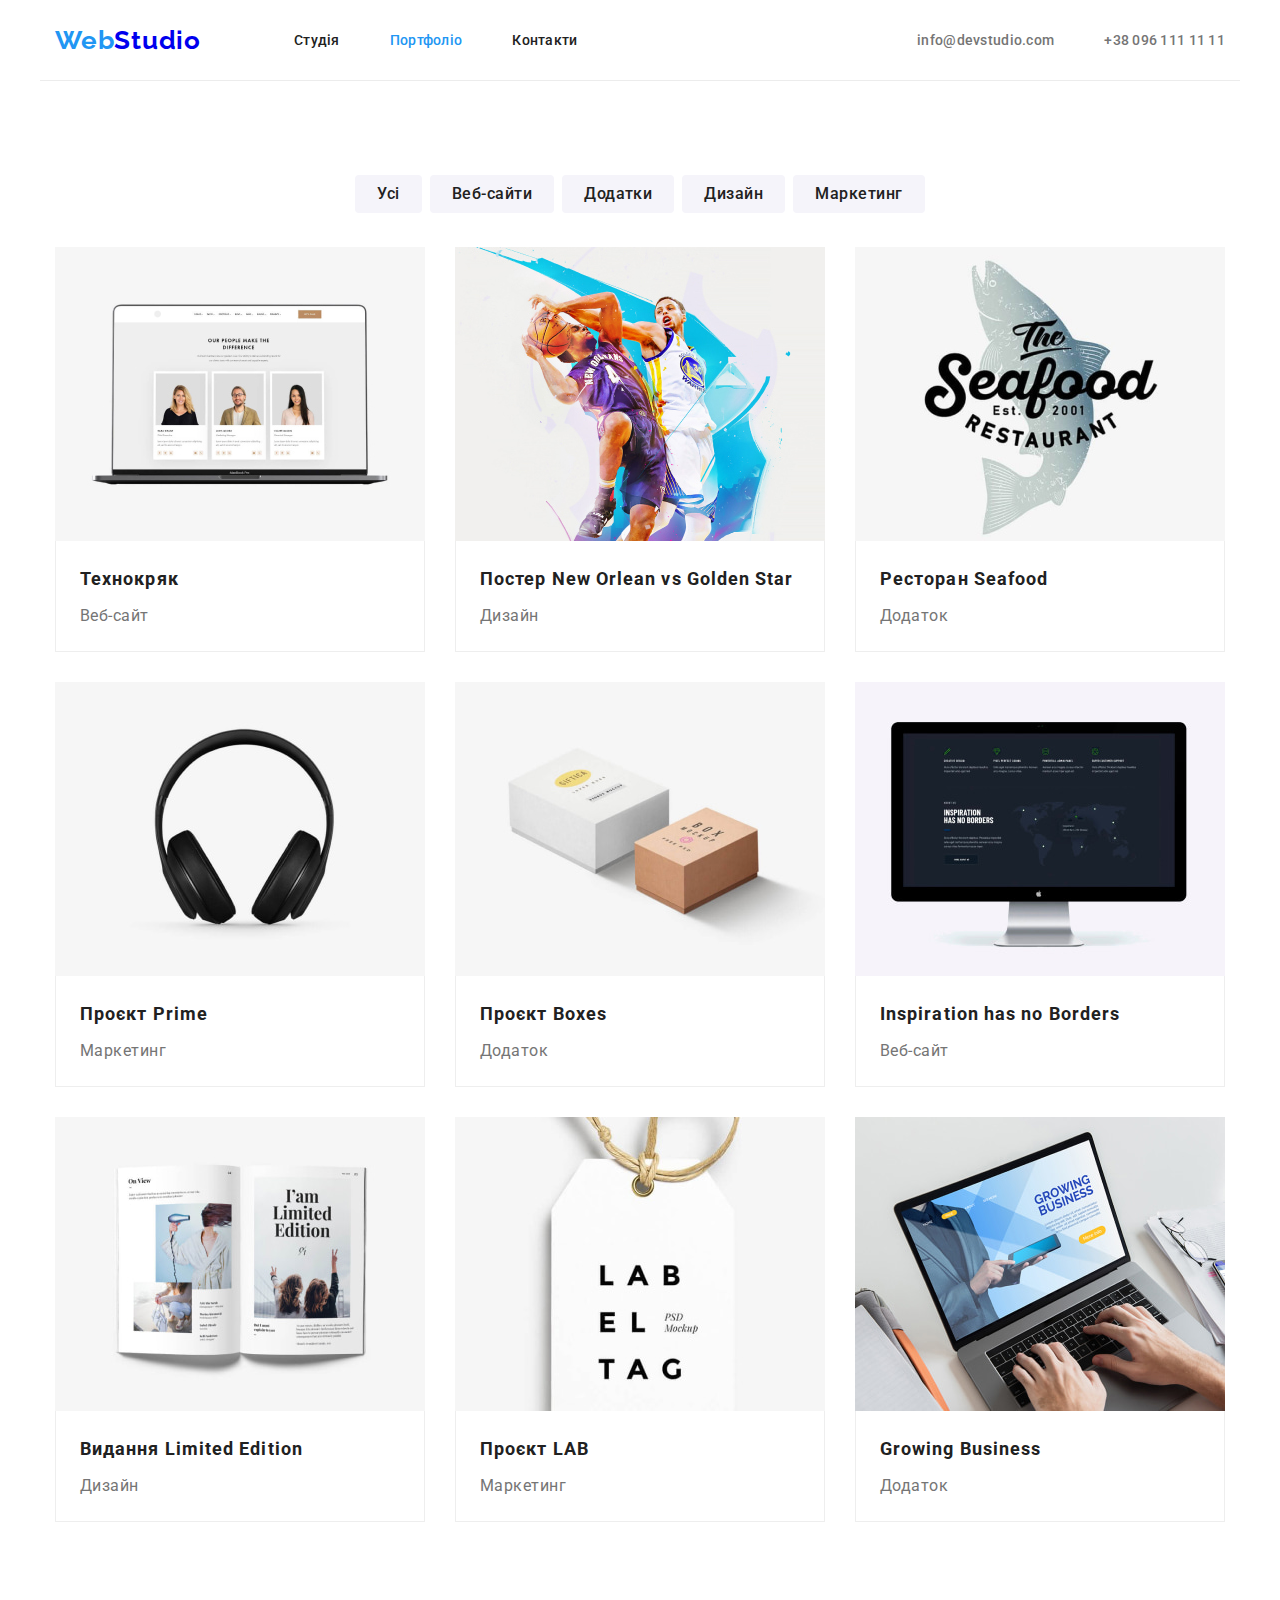
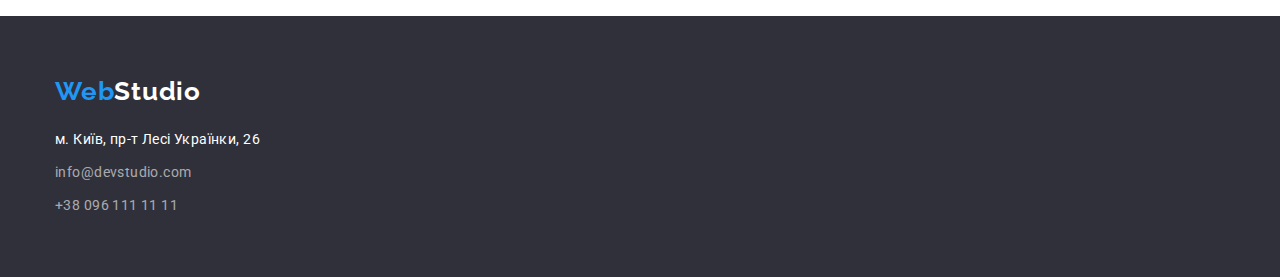
==== commit 34ed93f5: "Home work 3 update 2" ====
--- a/portfolio.html
+++ b/portfolio.html
@@ -64,7 +64,7 @@
       </ul> 
     <!--cards-->
         <ul class="list cards-list">
-<li class="list-item">
+<li class="list-item cards-list-item">
   <a class="projects-class" href="">
     <img class="img img-cards" src="./images/Projects/project-1.jpg" alt="Сайт Технокряк"  height="295" width="370">
     <div class="projects-description">
@@ -73,7 +73,7 @@
   </div>
   </a>
 </li>
-<li class="list-item">
+<li class="list-item cards-list-item">
   <a class="projects-class" href="">
     <img class="img img-cards" src="./images/Projects/project-2.jpg" alt="Постер New Orlean vs Golden Star"  height="295" width="370">
     <div class="projects-description">
@@ -82,7 +82,7 @@
   </div>
   </a>
 </li>
-<li class="list-item">
+<li class="list-item cards-list-item">
   <a class="projects-class" href="">
     <img class="img img-cards" src="./images/Projects/project-3.jpg" alt="Додаток Ресторан Seafood"  height="295" width="370">
     <div class="projects-description">
@@ -91,7 +91,7 @@
   </div>
   </a>
 </li>
-<li class="list-item">
+<li class="list-item cards-list-item">
   <a class="projects-class" href="">
     <img class="img img-cards" src="./images/Projects/project-4.jpg" alt="Проєкт Prime"  height="295" width="370">
     <div class="projects-description">
@@ -100,7 +100,7 @@
   </div>
   </a>
 </li>
-<li class="list-item">
+<li class="list-item cards-list-item">
   <a class="projects-class" href="">
     <img class="img img-cards" src="./images/Projects/project-5.jpg" alt="Додаток проєкта Boxes"  height="295" width="370">
     <div class="projects-description">
@@ -109,7 +109,7 @@
   </div>
   </a>
 </li>
-<li class="list-item">
+<li class="list-item cards-list-item">
   <a class="projects-class" href="">
     <img class="img img-cards" src="./images/Projects/project-6.jpg" alt="Веб-сайт Inspiration has no Borders"  height="295" width="370">
     <div class="projects-description">
@@ -118,7 +118,7 @@
   </div>
   </a>
 </li>
-<li class="list-item">
+<li class="list-item cards-list-item">
   <a class="projects-class" href="">
     <img class="img img-cards" src="./images/Projects/project-7.jpg" alt="Дизайн Видання Limited Edition"  height="295" width="370">
     <div class="projects-description">
@@ -127,7 +127,7 @@
   </div>
   </a>
 </li>
-<li class="list-item">
+<li class="list-item cards-list-item">
   <a class="projects-class" href="">
     <img class="img img-cards" src="./images/Projects/project-8.jpg" alt="Проєкт LAB"  height="295" width="370">
     <div class="projects-description">
@@ -136,7 +136,7 @@
   </div>
   </a>
 </li>
-<li class="list-item">
+<li class="list-item cards-list-item">
   <a class="projects-class" href="">
     <img class="img img-cards" src="./images/Projects/project-9.jpg" alt="Додаток Growing Business" height="295" width="370">
     <div class="projects-description">
@@ -160,7 +160,7 @@
           <li class="footer-list-item">
             <a class="footer-link footer-list-mail" href="mailto:info@devstudio.com">info@devstudio.com</a>
           </li>
-          <li class="footer-list-item">
+          <li class="footer-list-item-tel">
             <a class="footer-link" href="tel:+380961111111">+38 096 111 11 11</a>
           </li>
         </ul>
--- a/css/styles.css
+++ b/css/styles.css
@@ -60,9 +60,8 @@
     overflow: hidden;
   }
 .link,.body-logo, .footer-logo, .mail,.tel,.current {
-    text-decoration: none;
-    color: currentColor;
-   
+    text-decoration: none ;
+    currentColor:var(--light-txt-cl);
 }
 
 /*Header*/
@@ -271,9 +270,10 @@
     .team-section{
         padding-top: 94px;
         padding-bottom: 94px;
+        background-color:#F5F4FA;
     }
     .list-item{
-        background-color: #F5F4FA;
+        background-color: #FFFFFF;
     }
     
     .team-list:not(:first-child){
@@ -324,6 +324,11 @@
     .footer-list{
         list-style: none;
         padding-left: 0;
+        display: block;
+    }
+    
+    .footer-list-item{
+        margin-bottom: 9px;
     }
     .footer-link{
         text-decoration: none;
@@ -334,7 +339,7 @@
     }
     .footer-adress{
         color: var(--light-txt-cl);
-        margin-bottom: 9px;
+        
     }
     .footer-adress:focus
     {
@@ -344,9 +349,7 @@
     {
         color: var(--accent-txt-cl);
     }
-    .footer-list-mail{
-        margin-bottom: 9px;
-    }
+    
     .footer-link:hover,
     .footer-link:focus
      {
@@ -377,14 +380,17 @@
     
     /*Projects sections*/
     .projects-class {
-        text-decoration: none;
-        
+        text-decoration: none; 
+    }
+    .cards-list-item:{
+        background-color: var(--main-bg-cl);
     }
     .projects-description{
         padding: 20px 24px;
         border-style: solid;
         border-color: #EEEEEE;
         border-width: 0px 1px 1px 1px;
+        background-color: var(--main-bg-cl);
     }
     .projects-title {
         font-weight: 700;
@@ -406,7 +412,7 @@
         padding-top: 94px;
     }
     .projects-list{
-        gap: 30px;
+        gap: 8px;
         padding-left: 0px;
         display: flex;
         justify-content:center;
